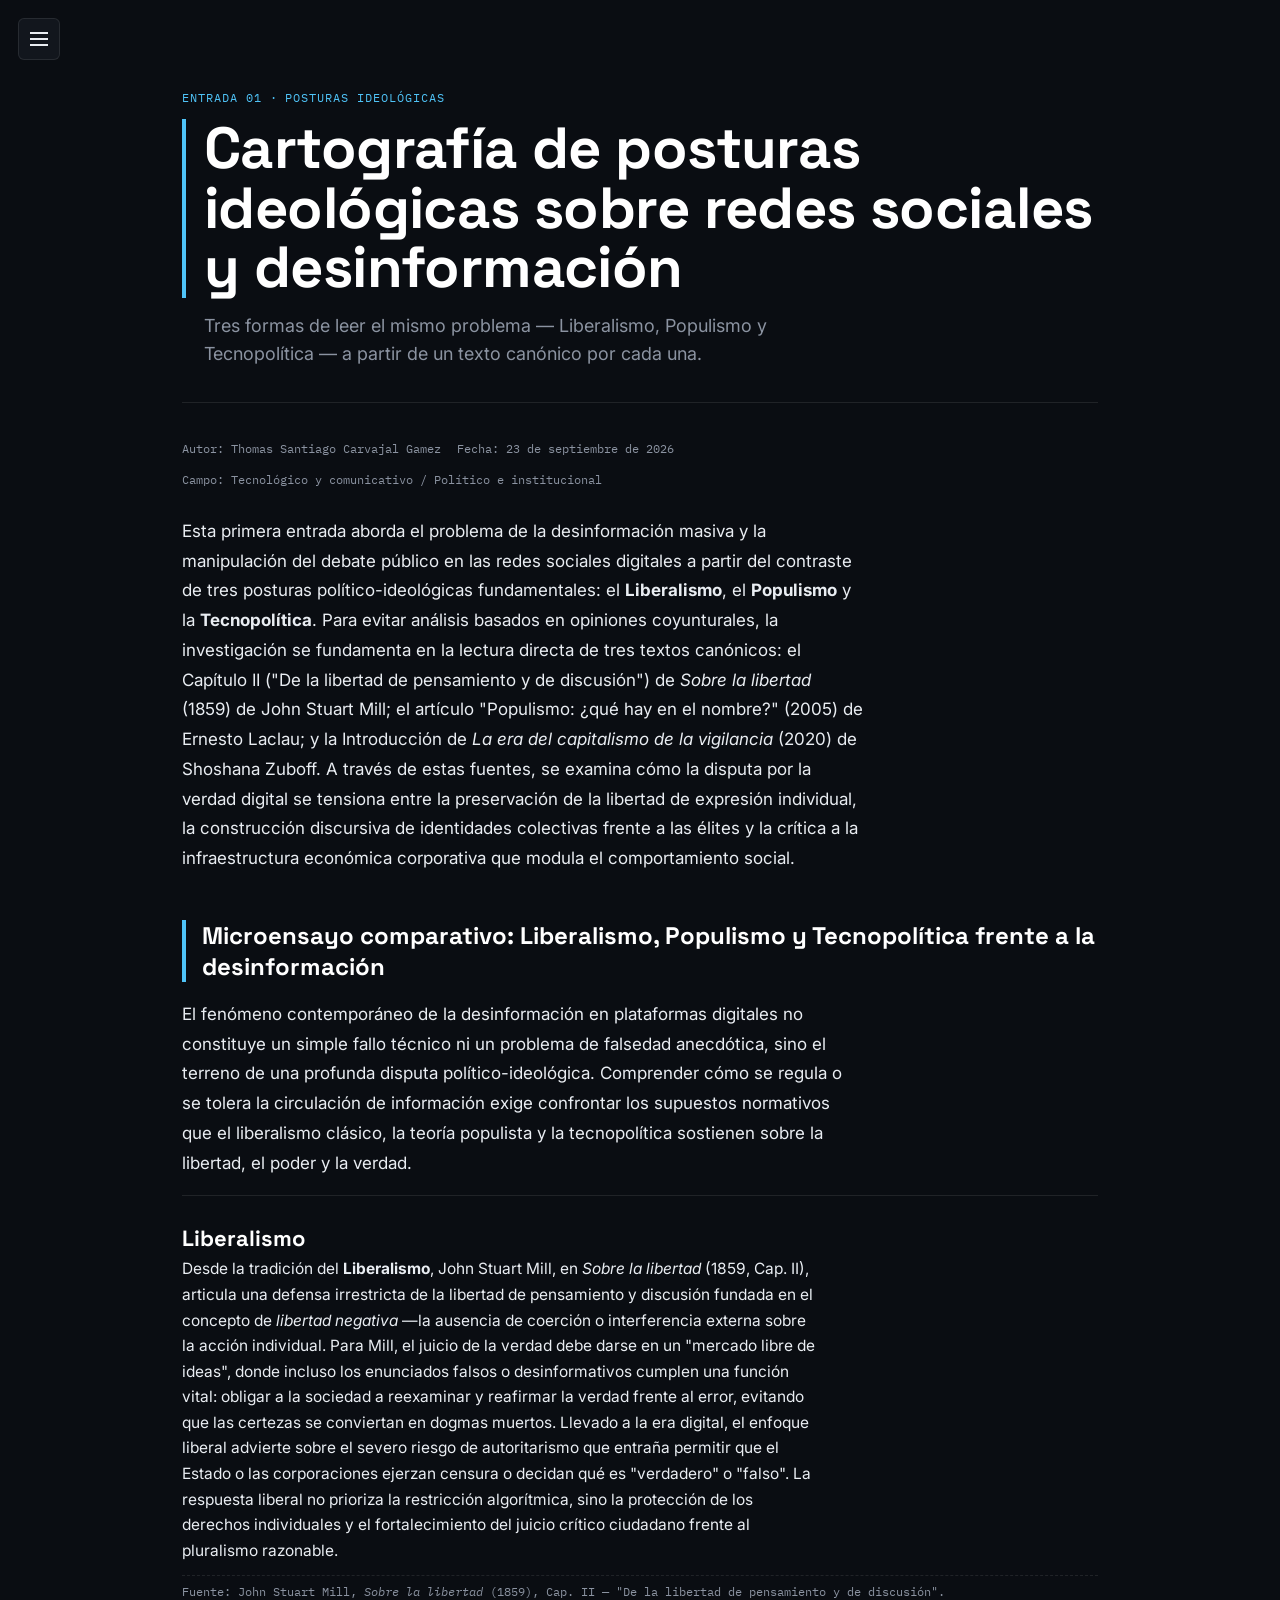
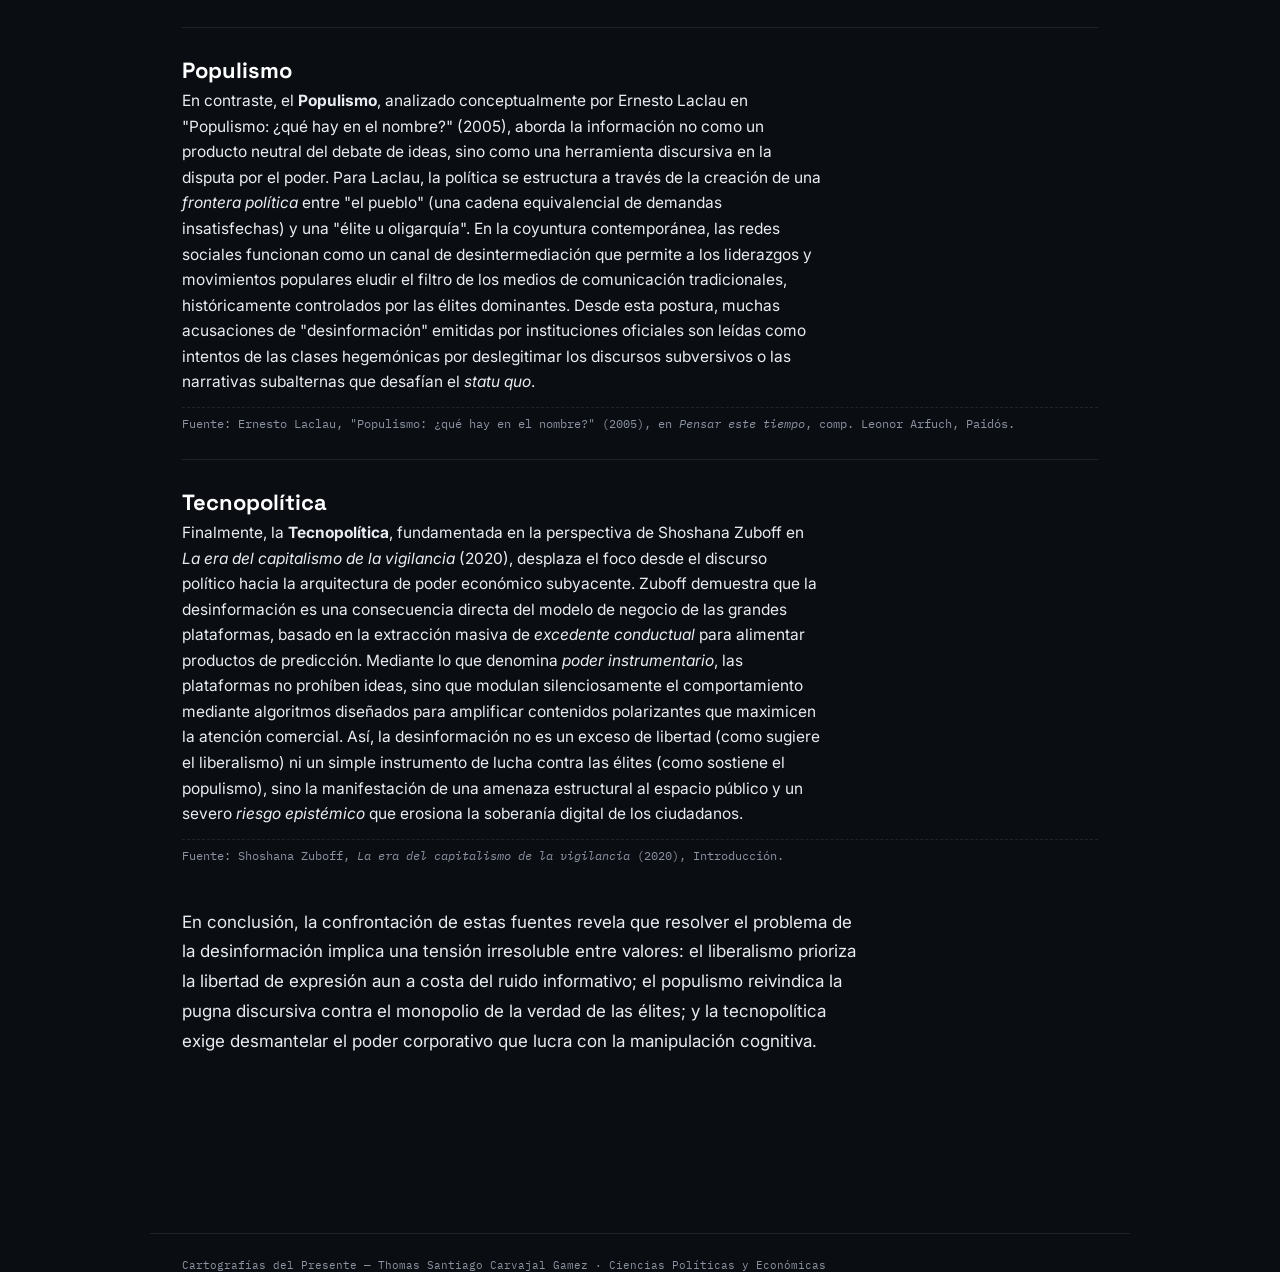
==== entrada-1.html @ f38d7c8c "Add files via upload" ====
<!DOCTYPE html>
<html lang="es">
<head>
<meta charset="UTF-8">
<meta name="viewport" content="width=device-width, initial-scale=1.0">
<title>Entrada 1 · Posturas ideológicas — Cartografías del Presente</title>
<link rel="preconnect" href="https://fonts.googleapis.com">
<link href="https://fonts.googleapis.com/css2?family=Space+Grotesk:wght@500;600;700&family=Inter:wght@400;500&family=IBM+Plex+Mono:wght@400;500&display=swap" rel="stylesheet">
<link rel="stylesheet" href="style.css">
</head>
<body class="topic-e1">

<button class="menu-btn" aria-label="Abrir menú"><span></span></button>
<div class="backdrop"></div>

<aside class="sidebar">
  <div class="side-eyebrow">Cartografías del Presente</div>
  <nav>
    <a href="index.html">Inicio</a>
    <a href="glosario.html">Glosario</a>
    <div class="divider"></div>
    <a href="entrada-1.html" class="is-current">01 · Posturas</a>
    <a href="entrada-2.html">02 · Teoría</a>
    <a href="entrada-3.html">03 · Evidencia</a>
    <a href="entrada-4.html">04 · Evidencia</a>
    <a href="entrada-5.html">05 · Postura</a>
    <a href="entrada-6.html">06 · Cierre</a>
    <div class="divider"></div>
    <a href="anexos.html">Anexos</a>
  </nav>
</aside>

<div class="wrap">

  <div class="eyebrow">Entrada 01 · Posturas ideológicas</div>
  <div class="hero">
    <h1>Cartografía de posturas ideológicas sobre redes sociales y desinformación</h1>
    <p class="sub">Tres formas de leer el mismo problema — Liberalismo, Populismo y Tecnopolítica — a partir de un texto canónico por cada una.</p>
  </div>

  <div class="meta-row">
    <span>Autor: Thomas Santiago Carvajal Gamez</span>
    <span>Fecha: 23 de septiembre de 2026</span>
    <span>Campo: Tecnológico y comunicativo / Político e institucional</span>
  </div>

  <div class="body-copy">
    <p>Esta primera entrada aborda el problema de la desinformación masiva y la manipulación del debate público en las redes sociales digitales a partir del contraste de tres posturas político-ideológicas fundamentales: el <strong>Liberalismo</strong>, el <strong>Populismo</strong> y la <strong>Tecnopolítica</strong>. Para evitar análisis basados en opiniones coyunturales, la investigación se fundamenta en la lectura directa de tres textos canónicos: el Capítulo II ("De la libertad de pensamiento y de discusión") de <em>Sobre la libertad</em> (1859) de John Stuart Mill; el artículo "Populismo: ¿qué hay en el nombre?" (2005) de Ernesto Laclau; y la Introducción de <em>La era del capitalismo de la vigilancia</em> (2020) de Shoshana Zuboff. A través de estas fuentes, se examina cómo la disputa por la verdad digital se tensiona entre la preservación de la libertad de expresión individual, la construcción discursiva de identidades colectivas frente a las élites y la crítica a la infraestructura económica corporativa que modula el comportamiento social.</p>
  </div>

  <h2 class="section-title">Microensayo comparativo: Liberalismo, Populismo y Tecnopolítica frente a la desinformación</h2>

  <div class="body-copy">
    <p>El fenómeno contemporáneo de la desinformación en plataformas digitales no constituye un simple fallo técnico ni un problema de falsedad anecdótica, sino el terreno de una profunda disputa político-ideológica. Comprender cómo se regula o se tolera la circulación de información exige confrontar los supuestos normativos que el liberalismo clásico, la teoría populista y la tecnopolítica sostienen sobre la libertad, el poder y la verdad.</p>
  </div>

  <div class="concept-card">
    <h3>Liberalismo</h3>
    <p>Desde la tradición del <strong>Liberalismo</strong>, John Stuart Mill, en <em>Sobre la libertad</em> (1859, Cap. II), articula una defensa irrestricta de la libertad de pensamiento y discusión fundada en el concepto de <em>libertad negativa</em> —la ausencia de coerción o interferencia externa sobre la acción individual. Para Mill, el juicio de la verdad debe darse en un "mercado libre de ideas", donde incluso los enunciados falsos o desinformativos cumplen una función vital: obligar a la sociedad a reexaminar y reafirmar la verdad frente al error, evitando que las certezas se conviertan en dogmas muertos. Llevado a la era digital, el enfoque liberal advierte sobre el severo riesgo de autoritarismo que entraña permitir que el Estado o las corporaciones ejerzan censura o decidan qué es "verdadero" o "falso". La respuesta liberal no prioriza la restricción algorítmica, sino la protección de los derechos individuales y el fortalecimiento del juicio crítico ciudadano frente al pluralismo razonable.</p>
    <div class="source-note">Fuente: John Stuart Mill, <em>Sobre la libertad</em> (1859), Cap. II — "De la libertad de pensamiento y de discusión".</div>
  </div>

  <div class="concept-card">
    <h3>Populismo</h3>
    <p>En contraste, el <strong>Populismo</strong>, analizado conceptualmente por Ernesto Laclau en "Populismo: ¿qué hay en el nombre?" (2005), aborda la información no como un producto neutral del debate de ideas, sino como una herramienta discursiva en la disputa por el poder. Para Laclau, la política se estructura a través de la creación de una <em>frontera política</em> entre "el pueblo" (una cadena equivalencial de demandas insatisfechas) y una "élite u oligarquía". En la coyuntura contemporánea, las redes sociales funcionan como un canal de desintermediación que permite a los liderazgos y movimientos populares eludir el filtro de los medios de comunicación tradicionales, históricamente controlados por las élites dominantes. Desde esta postura, muchas acusaciones de "desinformación" emitidas por instituciones oficiales son leídas como intentos de las clases hegemónicas por deslegitimar los discursos subversivos o las narrativas subalternas que desafían el <em>statu quo</em>.</p>
    <div class="source-note">Fuente: Ernesto Laclau, "Populismo: ¿qué hay en el nombre?" (2005), en <em>Pensar este tiempo</em>, comp. Leonor Arfuch, Paidós.</div>
  </div>

  <div class="concept-card">
    <h3>Tecnopolítica</h3>
    <p>Finalmente, la <strong>Tecnopolítica</strong>, fundamentada en la perspectiva de Shoshana Zuboff en <em>La era del capitalismo de la vigilancia</em> (2020), desplaza el foco desde el discurso político hacia la arquitectura de poder económico subyacente. Zuboff demuestra que la desinformación es una consecuencia directa del modelo de negocio de las grandes plataformas, basado en la extracción masiva de <em>excedente conductual</em> para alimentar productos de predicción. Mediante lo que denomina <em>poder instrumentario</em>, las plataformas no prohíben ideas, sino que modulan silenciosamente el comportamiento mediante algoritmos diseñados para amplificar contenidos polarizantes que maximicen la atención comercial. Así, la desinformación no es un exceso de libertad (como sugiere el liberalismo) ni un simple instrumento de lucha contra las élites (como sostiene el populismo), sino la manifestación de una amenaza estructural al espacio público y un severo <em>riesgo epistémico</em> que erosiona la soberanía digital de los ciudadanos.</p>
    <div class="source-note">Fuente: Shoshana Zuboff, <em>La era del capitalismo de la vigilancia</em> (2020), Introducción.</div>
  </div>

  <div class="body-copy">
    <p>En conclusión, la confrontación de estas fuentes revela que resolver el problema de la desinformación implica una tensión irresoluble entre valores: el liberalismo prioriza la libertad de expresión aun a costa del ruido informativo; el populismo reivindica la pugna discursiva contra el monopolio de la verdad de las élites; y la tecnopolítica exige desmantelar el poder corporativo que lucra con la manipulación cognitiva.</p>
  </div>

</div>

<footer class="site-footer">Cartografías del Presente — Thomas Santiago Carvajal Gamez · Ciencias Políticas y Económicas</footer>

<script src="script.js"></script>
</body>
</html>
---- style.css ----
/* ============================================================
   CARTOGRAFÍAS DEL PRESENTE — estilos compartidos del sitio (v5)
   Concepto: expediente editorial oscuro. Las líneas ya no son
   fondo decorativo — son separadores y acentos que distinguen
   cada tema (cada página define su --accent).
   ============================================================ */
:root{
  --bg: #0a0d12;
  --bg-panel: #12161d;
  --line: rgba(255,255,255,0.09);
  --text: #e9edf2;
  --text-soft: #8b93a1;
  --red: #ff6b6b;
  --green: #52d17c;
  --accent: #4fc3f7; /* cada página la sobreescribe según su tema */
}

/* --- paleta de acento por tema: se pone como clase en <body> --- */
body.topic-intro    { --accent: #4fc3f7; }
body.topic-glosario { --accent: #c084fc; }
body.topic-e1       { --accent: #4fc3f7; } /* problema */
body.topic-e2       { --accent: #38bdf8; } /* contexto */
body.topic-e3       { --accent: #a78bfa; } /* teoría */
body.topic-e4       { --accent: #fbbf24; } /* evidencia */
body.topic-e5       { --accent: #fb7185; } /* postura */
body.topic-e6       { --accent: #52d17c; } /* cierre */
body.topic-anexos   { --accent: #8b93a1; }

*{ box-sizing: border-box; }
html{ scroll-behavior: smooth; }

body{
  background: var(--bg);
  color: var(--text);
  font-family: 'Inter', -apple-system, sans-serif;
  margin: 0;
}

/* ============ MENÚ LATERAL (hamburguesa, overlay) ============ */
.menu-btn{
  position: fixed; top: 18px; left: 18px; z-index: 60;
  width: 42px; height: 42px;
  background: var(--bg-panel);
  border: 1px solid var(--line);
  border-radius: 6px;
  display:flex; align-items:center; justify-content:center;
  cursor:pointer;
}
.menu-btn span{
  display:block; width:18px; height:2px; background: var(--text);
  position: relative; transition: transform .2s ease, opacity .2s ease;
}
.menu-btn span::before, .menu-btn span::after{
  content:""; position:absolute; left:0; width:18px; height:2px; background: var(--text);
  transition: transform .2s ease, opacity .2s ease;
}
.menu-btn span::before{ transform: translateY(-6px); }
.menu-btn span::after{ transform: translateY(6px); }
body.menu-open .menu-btn span{ background: transparent; }
body.menu-open .menu-btn span::before{ transform: rotate(45deg); }
body.menu-open .menu-btn span::after{ transform: rotate(-45deg); }

.sidebar{
  position: fixed; top:0; left:0; height:100vh; width: 260px;
  background: var(--bg-panel);
  border-right: 1px solid var(--line);
  padding: 90px 0 30px;
  transform: translateX(-100%);
  transition: transform .25s ease;
  z-index: 55;
  overflow-y: auto;
}
body.menu-open .sidebar{ transform: translateX(0); }

.backdrop{
  position: fixed; inset:0; background: rgba(0,0,0,0.55);
  opacity:0; pointer-events:none; transition: opacity .2s ease; z-index: 50;
}
body.menu-open .backdrop{ opacity:1; pointer-events:auto; }

.sidebar .side-eyebrow{
  font-family:'IBM Plex Mono', monospace; font-size: 10.5px; letter-spacing:.06em;
  color: var(--text-soft); padding: 0 26px 14px; text-transform: uppercase;
}
.sidebar nav{ display:flex; flex-direction:column; }
.sidebar nav a{
  font-family:'IBM Plex Mono', monospace; font-size: 13.5px;
  color: var(--text-soft); text-decoration:none;
  padding: 11px 26px; border-left: 3px solid transparent;
}
.sidebar nav a:hover{ color: var(--text); background: rgba(255,255,255,0.03); }
.sidebar nav a.is-current{
  color: var(--text); border-left-color: var(--accent); background: rgba(255,255,255,0.04);
}
.sidebar nav .divider{ height:1px; background: var(--line); margin: 12px 26px; }

/* ============ CONTENIDO ============ */
.wrap{ max-width: 980px; margin: 0 auto; padding: 90px 32px 100px; }

.eyebrow{
  font-family:'IBM Plex Mono', monospace; font-size: 12px; color: var(--accent);
  letter-spacing: .08em; text-transform: uppercase; margin-bottom: 14px;
}

.hero{ border-bottom: 1px solid var(--line); padding-bottom: 34px; margin-bottom: 38px; }
.hero h1{
  font-family:'Space Grotesk', sans-serif;
  font-size: clamp(36px, 6vw, 58px);
  font-weight: 700; line-height: 1.03; letter-spacing: -0.01em;
  margin: 0 0 14px; color: #fff;
  border-left: 4px solid var(--accent);
  padding-left: 18px;
}
.hero .sub{
  color: var(--text-soft); font-size: 18px; line-height: 1.55;
  max-width: 56ch; margin: 0; padding-left: 22px;
}

/* ============ hero con imagen de fondo (opcional, por página) ============ */
.hero.has-bg{
  background-image: linear-gradient(180deg, rgba(10,13,18,0.35), rgba(10,13,18,0.92)), var(--hero-img);
  background-size: cover;
  background-position: center;
  border-radius: 10px;
  padding: 56px 32px 34px;
  border-bottom: none;
}
.hero.has-bg h1{ border-left: none; padding-left: 0; }
.hero.has-bg .sub{ padding-left: 0; }

.field{ border-top: 1px solid var(--line); border-bottom: 1px solid var(--line); padding: 24px 0; margin: 0 0 34px; }
.field dl{ display:grid; grid-template-columns: 140px 1fr; row-gap:16px; column-gap:18px; margin:0; }
.field dt{
  font-family:'IBM Plex Mono', monospace; font-size: 11.5px; color: var(--accent);
  text-transform: uppercase; letter-spacing:.05em; padding-top:3px;
}
.field dd{ margin:0; font-size:16.5px; }
@media (max-width: 480px){
  .field dl{ grid-template-columns: 1fr; row-gap:4px; }
  .field dt{ padding-top:10px; }
}

figure.figure{ margin: 30px 0; border-left: 3px solid var(--accent); padding-left: 18px; }
figure.figure img{ display:block; width:100%; height:auto; border-radius: 4px; }
figure.figure figcaption{ font-family:'IBM Plex Mono', monospace; font-size:11.5px; color: var(--text-soft); padding-top:8px; }

.body-copy p{ font-size: 17px; line-height: 1.75; max-width: 62ch; color: var(--text); }
.body-copy p + p{ margin-top: 18px; }

/* ============ índice de entradas (portada) ============ */
.index-list{
  margin-top: 44px;
  display: grid; grid-template-columns: 1fr; gap: 0;
  border-top: 1px solid var(--line);
}
.index-item{
  display:flex; flex-direction:column; gap:10px;
  padding: 26px 24px; border-bottom: 1px solid var(--line); border-right: 1px solid transparent;
  text-decoration:none; color: inherit;
}
.index-item .num{ font-family:'Space Grotesk', sans-serif; font-size: 30px; font-weight:700; color: var(--accent); }
.index-item .meta h3{ font-family:'Space Grotesk', sans-serif; font-size:19px; font-weight:600; margin:0 0 6px; color:#fff; }
.index-item .meta p{ margin:0; color: var(--text-soft); font-size:14.5px; }
.index-item .arrow{ align-self:flex-end; color: var(--text-soft); font-size:20px; transition: transform .15s ease, color .15s ease; }
.index-item:hover .arrow{ transform: translateX(4px); color: var(--accent); }
.index-item:hover{ background: rgba(255,255,255,0.02); }

@media (min-width: 640px){
  .index-list{ grid-template-columns: 1fr 1fr; border-left: 1px solid var(--line); }
  .index-item{ border-right: 1px solid var(--line); border-left: none; margin-left:-1px; }
}

/* ============ secciones / glosario ============ */
.section-title{
  font-family:'Space Grotesk', sans-serif; font-size: 24px; font-weight:700; color:#fff;
  border-left: 4px solid var(--accent); padding-left: 16px; margin: 46px 0 18px;
}

.term{ border-top: 1px solid var(--line); padding: 18px 0; }
.term:last-child{ border-bottom: 1px solid var(--line); }
.term .t{
  font-family:'IBM Plex Mono', monospace; font-size:14.5px; font-weight:500; color: var(--accent);
  display:flex; align-items:baseline; gap:10px; flex-wrap:wrap;
}
.term .tag{ font-size:10.5px; border:1px solid currentColor; border-radius:3px; padding:1px 7px; }
.term .tag.riesgo{ color: var(--red); }
.term .tag.herramienta{ color: var(--green); }
.term .d{ margin:8px 0 0; font-size:15.5px; line-height:1.6; max-width:60ch; color: var(--text-soft); }

/* ============ tarjetas de postura / perspectiva teórica (entradas) ============ */
.concept-card{ border-top: 1px solid var(--line); padding: 28px 0; }
.concept-card:last-child{ border-bottom: 1px solid var(--line); }
.concept-card h3{
  font-family:'Space Grotesk', sans-serif; font-size: 22px; font-weight:700; color:#fff; margin: 0 0 4px;
}
.concept-card .question{ color: var(--accent); font-style: italic; font-size:15px; margin: 0 0 10px; }
.concept-card .authors{
  font-family:'IBM Plex Mono', monospace; font-size: 11.5px; color: var(--text-soft);
  text-transform: uppercase; letter-spacing:.04em; margin: 0 0 14px;
}
.concept-card p{ font-size: 15.5px; line-height: 1.65; color: var(--text); max-width: 64ch; margin: 0 0 12px; }
.concept-card .applied{
  margin-top: 14px; padding: 14px 18px;
  background: var(--bg-panel); border-left: 3px solid var(--accent); border-radius: 4px;
  font-size: 15px; color: var(--text-soft); max-width: 64ch;
}
.concept-card .applied strong{ color: var(--text); }

.meta-row{
  font-family:'IBM Plex Mono', monospace; font-size: 12px; color: var(--text-soft);
  display:flex; gap:16px; flex-wrap:wrap; margin-bottom: 30px;
}

.source-note{
  font-family:'IBM Plex Mono', monospace; font-size: 11.5px; color: var(--text-soft);
  border-top: 1px dashed var(--line); padding-top: 8px; margin-top: 10px;
}

footer.site-footer{
  max-width: 980px; margin: 60px auto 0; padding: 24px 32px 0;
  border-top: 1px solid var(--line);
  font-family:'IBM Plex Mono', monospace; font-size: 11px; color: var(--text-soft);
}
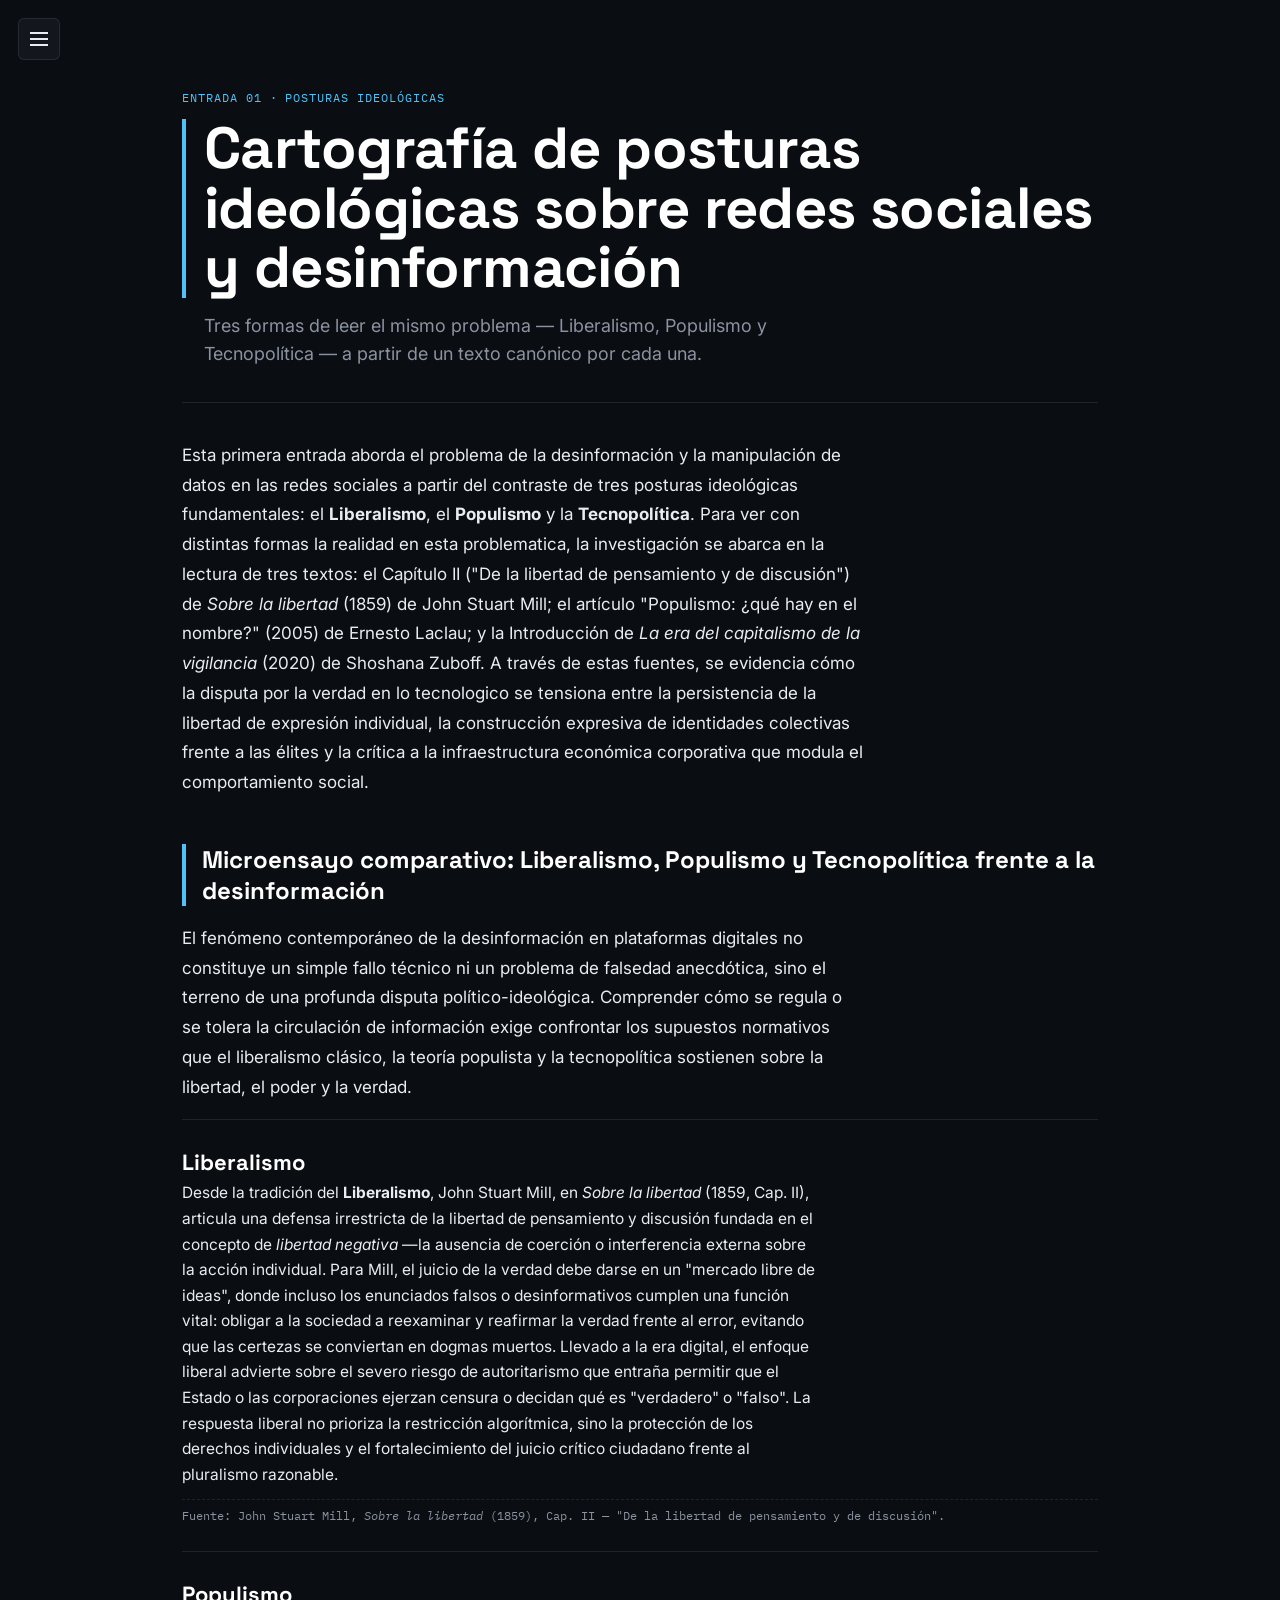
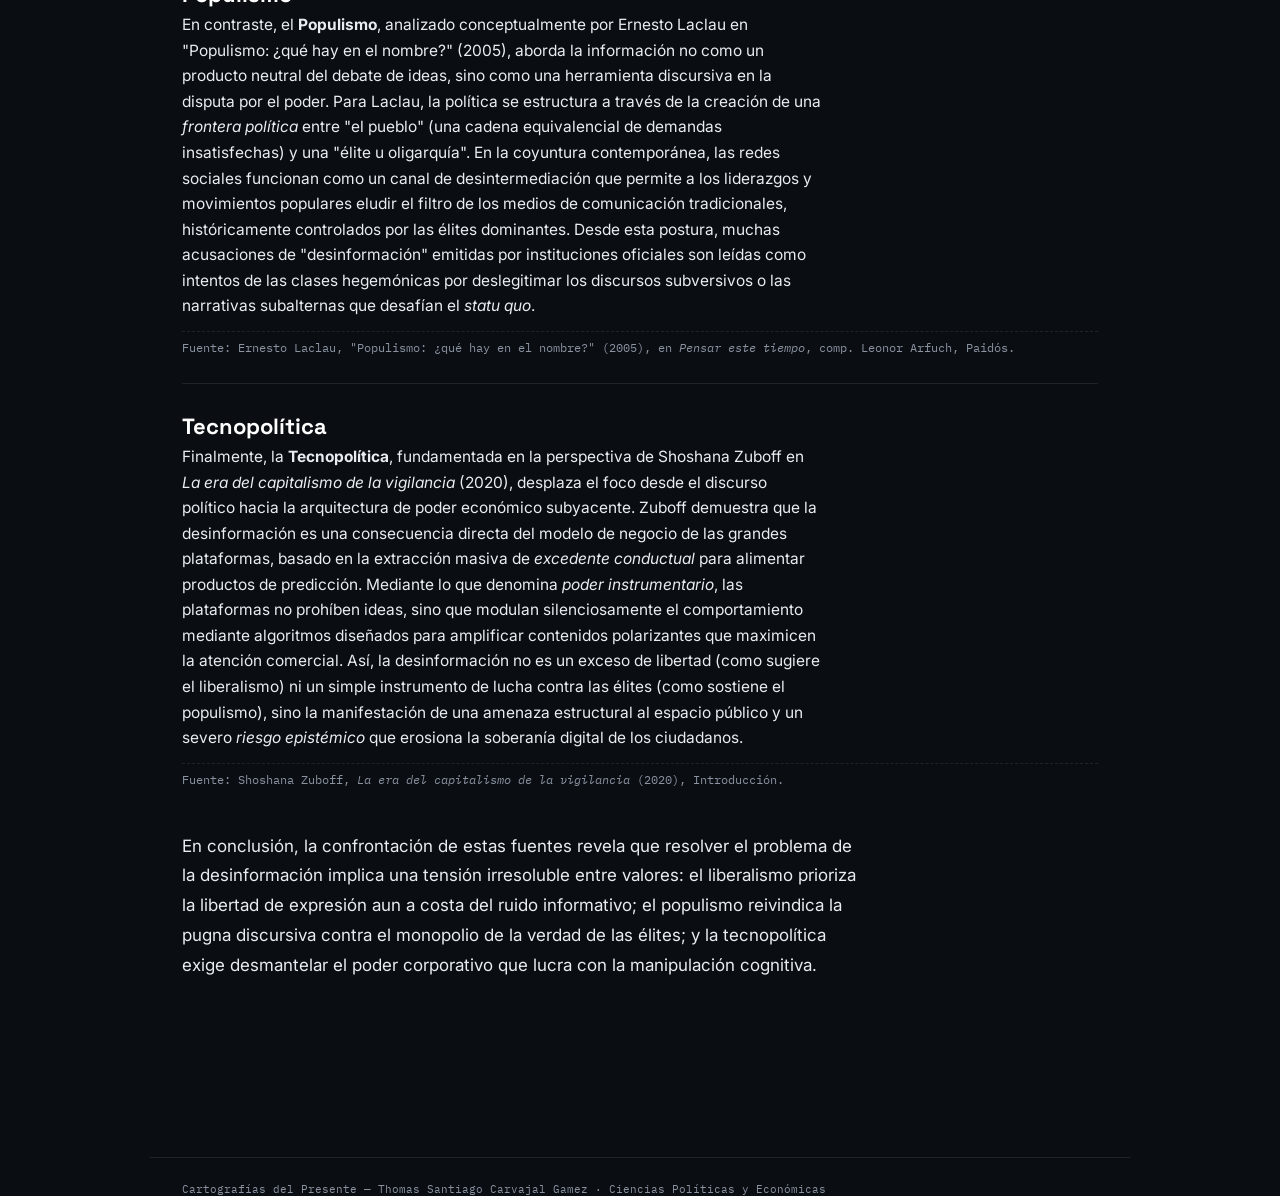
==== commit 373dcb0c: "Refactor entrada-1.html content and remove meta info Removed author, date, and field information fro" ====
--- a/entrada-1.html
+++ b/entrada-1.html
@@ -38,14 +38,8 @@
     <p class="sub">Tres formas de leer el mismo problema — Liberalismo, Populismo y Tecnopolítica — a partir de un texto canónico por cada una.</p>
   </div>
 
-  <div class="meta-row">
-    <span>Autor: Thomas Santiago Carvajal Gamez</span>
-    <span>Fecha: 23 de septiembre de 2026</span>
-    <span>Campo: Tecnológico y comunicativo / Político e institucional</span>
-  </div>
-
   <div class="body-copy">
-    <p>Esta primera entrada aborda el problema de la desinformación masiva y la manipulación del debate público en las redes sociales digitales a partir del contraste de tres posturas político-ideológicas fundamentales: el <strong>Liberalismo</strong>, el <strong>Populismo</strong> y la <strong>Tecnopolítica</strong>. Para evitar análisis basados en opiniones coyunturales, la investigación se fundamenta en la lectura directa de tres textos canónicos: el Capítulo II ("De la libertad de pensamiento y de discusión") de <em>Sobre la libertad</em> (1859) de John Stuart Mill; el artículo "Populismo: ¿qué hay en el nombre?" (2005) de Ernesto Laclau; y la Introducción de <em>La era del capitalismo de la vigilancia</em> (2020) de Shoshana Zuboff. A través de estas fuentes, se examina cómo la disputa por la verdad digital se tensiona entre la preservación de la libertad de expresión individual, la construcción discursiva de identidades colectivas frente a las élites y la crítica a la infraestructura económica corporativa que modula el comportamiento social.</p>
+    <p>Esta primera entrada aborda el problema de la desinformación y la manipulación de datos en las redes sociales a partir del contraste de tres posturas ideológicas fundamentales: el <strong>Liberalismo</strong>, el <strong>Populismo</strong> y la <strong>Tecnopolítica</strong>. Para ver con distintas formas la realidad en esta problematica, la investigación se abarca en la lectura de tres textos: el Capítulo II ("De la libertad de pensamiento y de discusión") de <em>Sobre la libertad</em> (1859) de John Stuart Mill; el artículo "Populismo: ¿qué hay en el nombre?" (2005) de Ernesto Laclau; y la Introducción de <em>La era del capitalismo de la vigilancia</em> (2020) de Shoshana Zuboff. A través de estas fuentes, se evidencia cómo la disputa por la verdad en lo tecnologico se tensiona entre la persistencia de la libertad de expresión individual, la construcción expresiva de identidades colectivas frente a las élites y la crítica a la infraestructura económica corporativa que modula el comportamiento social.</p>
   </div>
 
   <h2 class="section-title">Microensayo comparativo: Liberalismo, Populismo y Tecnopolítica frente a la desinformación</h2>
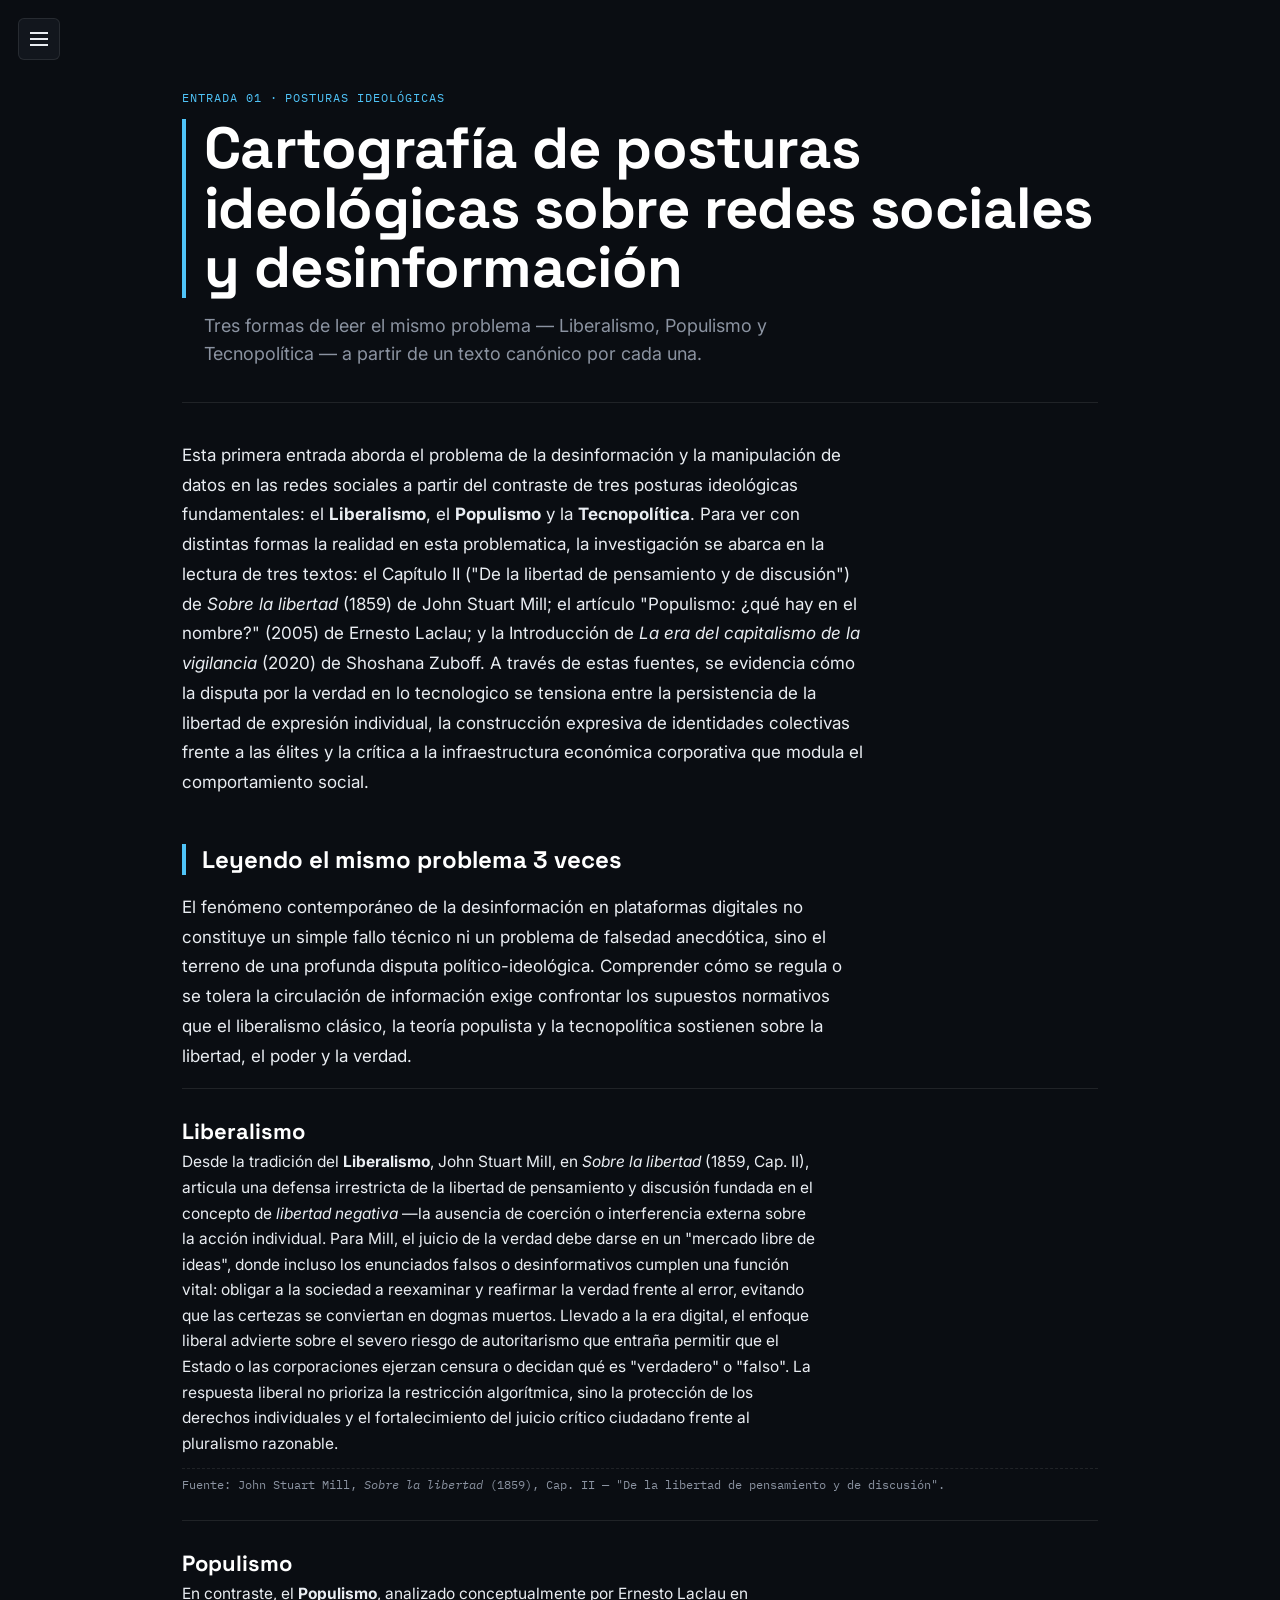
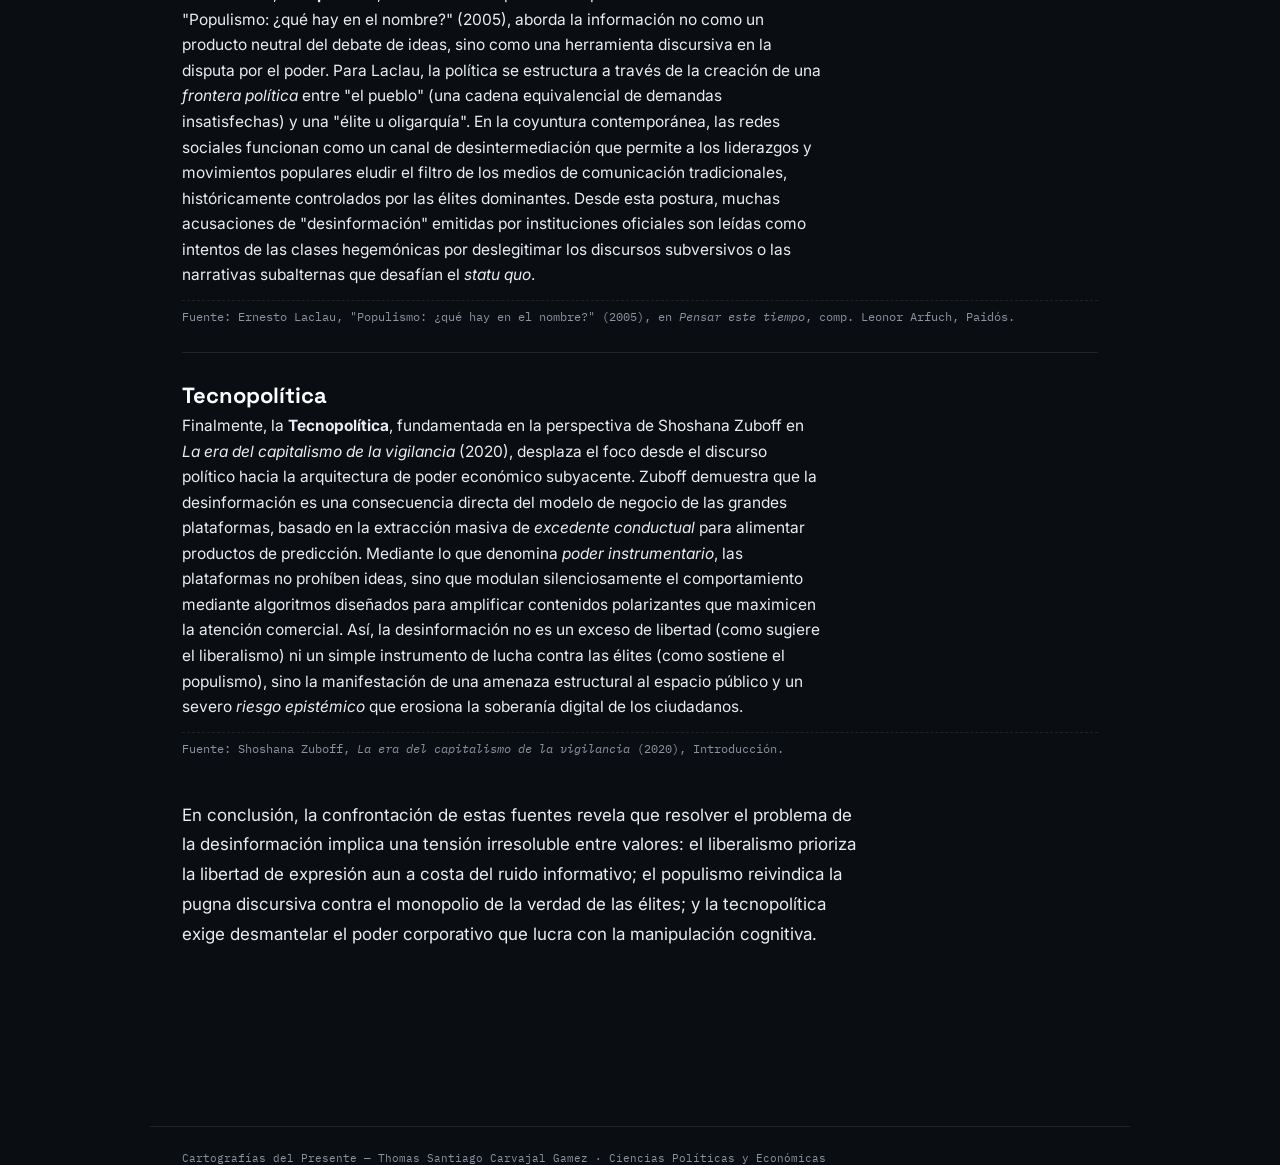
==== commit cecb3430: "Update section title in entrada-1.html" ====
--- a/entrada-1.html
+++ b/entrada-1.html
@@ -42,7 +42,7 @@
     <p>Esta primera entrada aborda el problema de la desinformación y la manipulación de datos en las redes sociales a partir del contraste de tres posturas ideológicas fundamentales: el <strong>Liberalismo</strong>, el <strong>Populismo</strong> y la <strong>Tecnopolítica</strong>. Para ver con distintas formas la realidad en esta problematica, la investigación se abarca en la lectura de tres textos: el Capítulo II ("De la libertad de pensamiento y de discusión") de <em>Sobre la libertad</em> (1859) de John Stuart Mill; el artículo "Populismo: ¿qué hay en el nombre?" (2005) de Ernesto Laclau; y la Introducción de <em>La era del capitalismo de la vigilancia</em> (2020) de Shoshana Zuboff. A través de estas fuentes, se evidencia cómo la disputa por la verdad en lo tecnologico se tensiona entre la persistencia de la libertad de expresión individual, la construcción expresiva de identidades colectivas frente a las élites y la crítica a la infraestructura económica corporativa que modula el comportamiento social.</p>
   </div>
 
-  <h2 class="section-title">Microensayo comparativo: Liberalismo, Populismo y Tecnopolítica frente a la desinformación</h2>
+  <h2 class="section-title">Leyendo el mismo problema 3 veces</h2>
 
   <div class="body-copy">
     <p>El fenómeno contemporáneo de la desinformación en plataformas digitales no constituye un simple fallo técnico ni un problema de falsedad anecdótica, sino el terreno de una profunda disputa político-ideológica. Comprender cómo se regula o se tolera la circulación de información exige confrontar los supuestos normativos que el liberalismo clásico, la teoría populista y la tecnopolítica sostienen sobre la libertad, el poder y la verdad.</p>
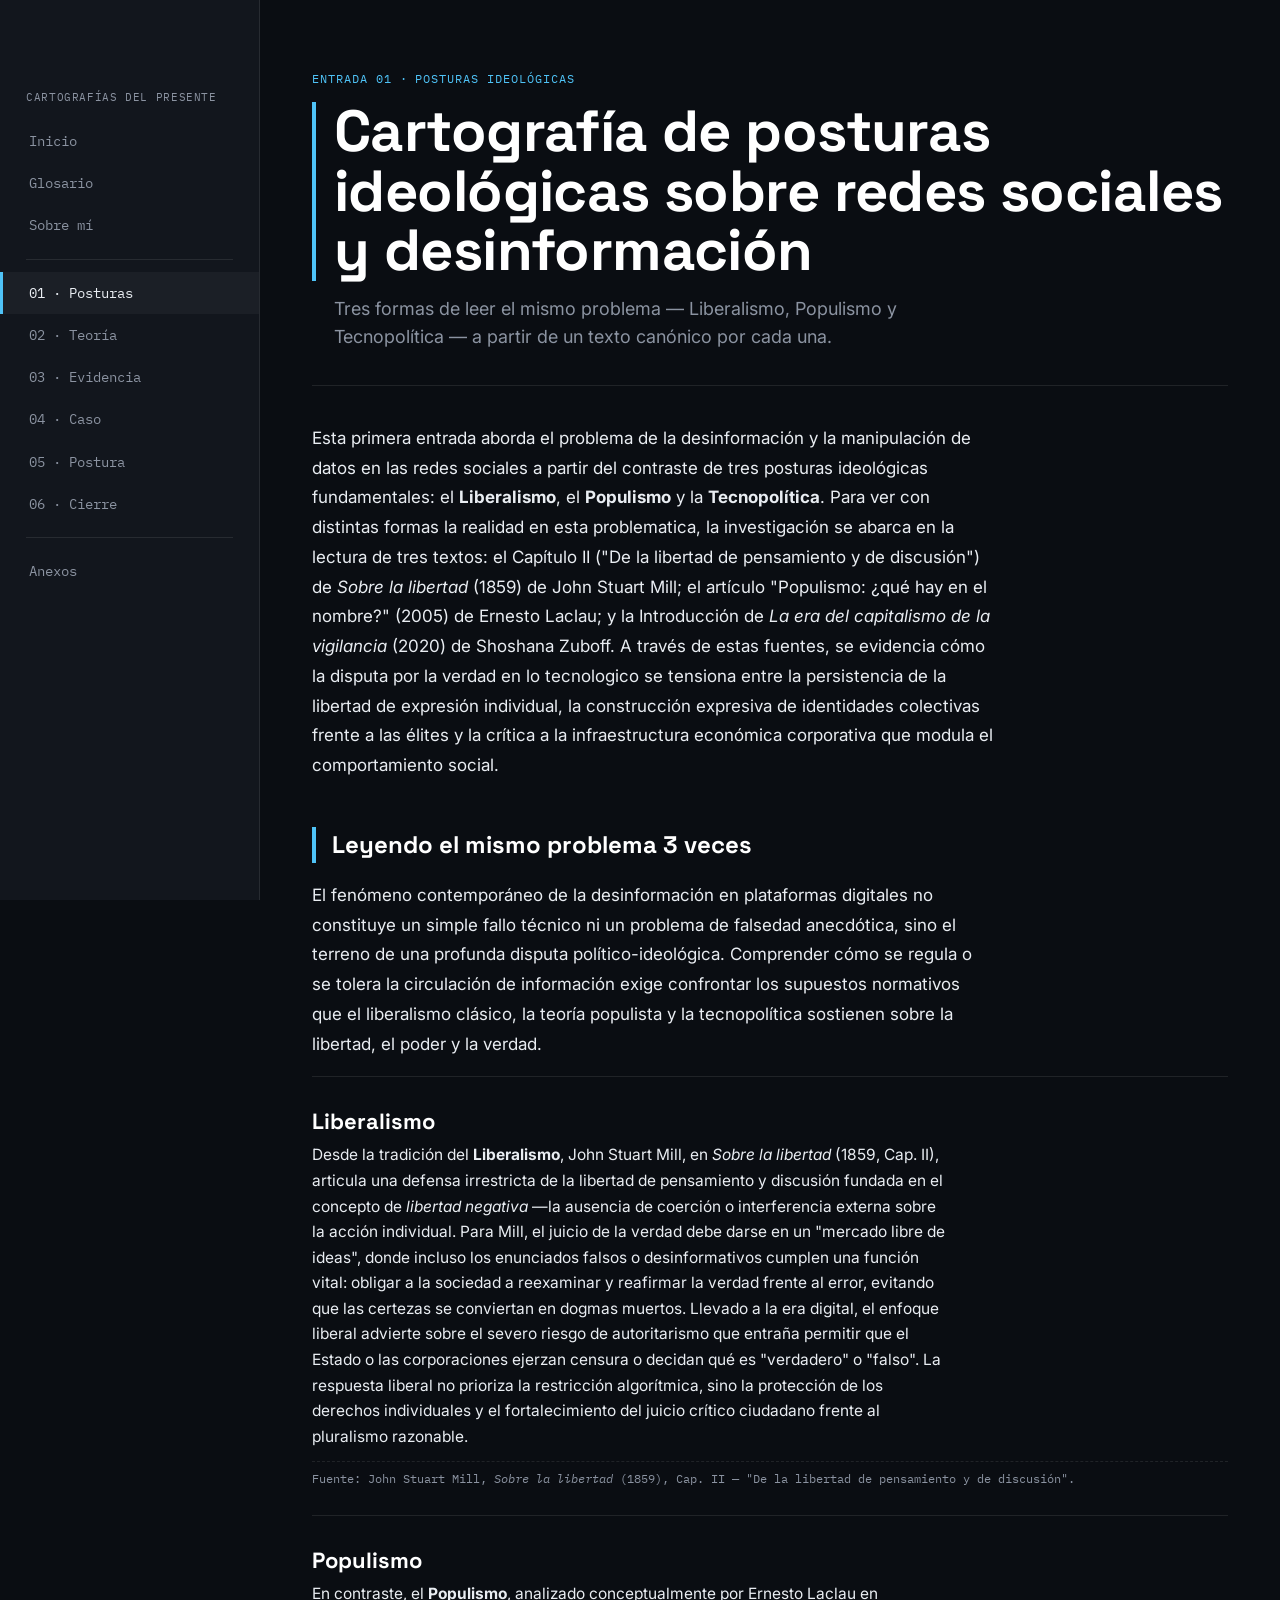
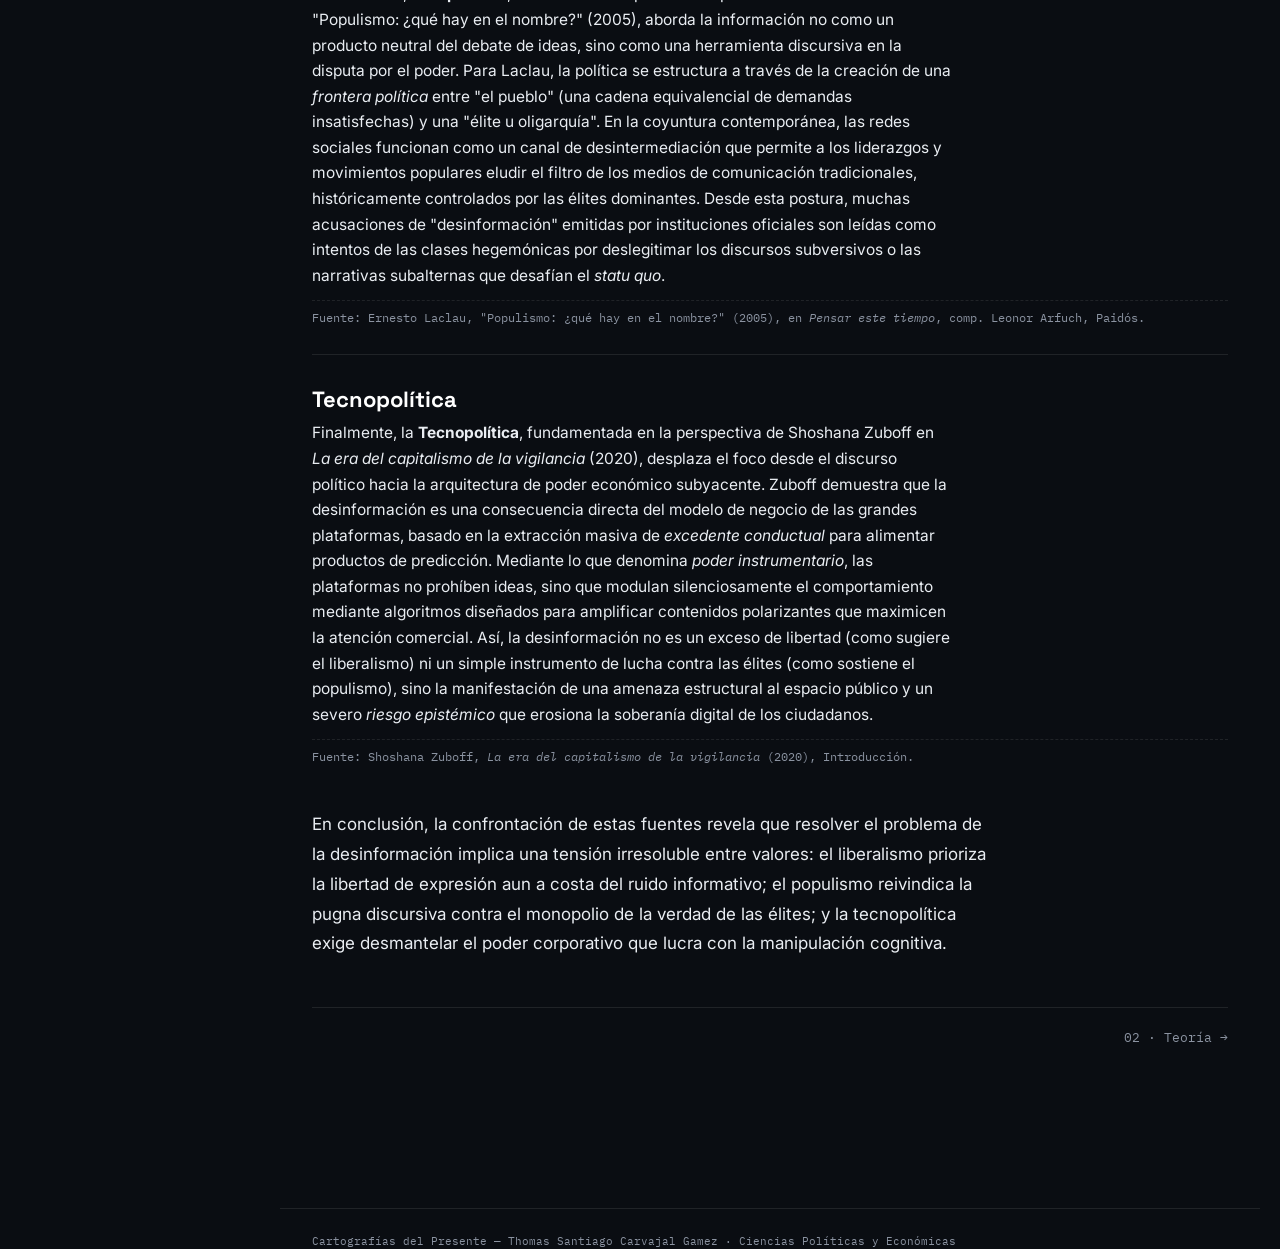
==== commit 571316ca: "Add files via upload" ====
--- a/entrada-1.html
+++ b/entrada-1.html
@@ -18,11 +18,12 @@
   <nav>
     <a href="index.html">Inicio</a>
     <a href="glosario.html">Glosario</a>
+    <a href="sobre-mi.html">Sobre mí</a>
     <div class="divider"></div>
     <a href="entrada-1.html" class="is-current">01 · Posturas</a>
     <a href="entrada-2.html">02 · Teoría</a>
     <a href="entrada-3.html">03 · Evidencia</a>
-    <a href="entrada-4.html">04 · Evidencia</a>
+    <a href="entrada-4.html">04 · Caso</a>
     <a href="entrada-5.html">05 · Postura</a>
     <a href="entrada-6.html">06 · Cierre</a>
     <div class="divider"></div>
@@ -42,7 +43,7 @@
     <p>Esta primera entrada aborda el problema de la desinformación y la manipulación de datos en las redes sociales a partir del contraste de tres posturas ideológicas fundamentales: el <strong>Liberalismo</strong>, el <strong>Populismo</strong> y la <strong>Tecnopolítica</strong>. Para ver con distintas formas la realidad en esta problematica, la investigación se abarca en la lectura de tres textos: el Capítulo II ("De la libertad de pensamiento y de discusión") de <em>Sobre la libertad</em> (1859) de John Stuart Mill; el artículo "Populismo: ¿qué hay en el nombre?" (2005) de Ernesto Laclau; y la Introducción de <em>La era del capitalismo de la vigilancia</em> (2020) de Shoshana Zuboff. A través de estas fuentes, se evidencia cómo la disputa por la verdad en lo tecnologico se tensiona entre la persistencia de la libertad de expresión individual, la construcción expresiva de identidades colectivas frente a las élites y la crítica a la infraestructura económica corporativa que modula el comportamiento social.</p>
   </div>
 
-  <h2 class="section-title">Leyendo el mismo problema 3 veces</h2>
+  <h1 class="section-title">Leyendo el mismo problema 3 veces</h1>
 
   <div class="body-copy">
     <p>El fenómeno contemporáneo de la desinformación en plataformas digitales no constituye un simple fallo técnico ni un problema de falsedad anecdótica, sino el terreno de una profunda disputa político-ideológica. Comprender cómo se regula o se tolera la circulación de información exige confrontar los supuestos normativos que el liberalismo clásico, la teoría populista y la tecnopolítica sostienen sobre la libertad, el poder y la verdad.</p>
@@ -70,6 +71,8 @@
     <p>En conclusión, la confrontación de estas fuentes revela que resolver el problema de la desinformación implica una tensión irresoluble entre valores: el liberalismo prioriza la libertad de expresión aun a costa del ruido informativo; el populismo reivindica la pugna discursiva contra el monopolio de la verdad de las élites; y la tecnopolítica exige desmantelar el poder corporativo que lucra con la manipulación cognitiva.</p>
   </div>
 
+
+<div class="pager"><span></span><a href="entrada-2.html">02 · Teoría →</a></div>
 </div>
 
 <footer class="site-footer">Cartografías del Presente — Thomas Santiago Carvajal Gamez · Ciencias Políticas y Económicas</footer>
--- a/style.css
+++ b/style.css
@@ -221,3 +221,75 @@
   border-top: 1px solid var(--line);
   font-family:'IBM Plex Mono', monospace; font-size: 11px; color: var(--text-soft);
 }
+
+/* ============================================================
+   v6 — mejoras visuales (se suman a lo anterior, no lo reemplazan)
+   ============================================================ */
+body.topic-about{ --accent:#2dd4bf; }
+::selection{ background: color-mix(in srgb, var(--accent) 35%, transparent); }
+a:focus-visible,button:focus-visible{ outline:2px solid var(--accent); outline-offset:3px; }
+body{ line-height:1.5; -webkit-font-smoothing:antialiased; }
+
+/* menú siempre visible en pantallas anchas */
+@media (min-width:1100px){
+  .sidebar{ transform:none; z-index:40; }
+  .menu-btn,.backdrop{ display:none; }
+  body{ padding-left:260px; }
+  .wrap{ padding-top:70px; }
+}
+@media (max-width:600px){ .wrap{ padding:84px 20px 70px; } }
+
+/* hero cartográfico: cuadrícula + resplandor, sin imágenes externas */
+.hero.map{
+  background:
+    radial-gradient(circle at 82% 18%, color-mix(in srgb, var(--accent) 24%, transparent), transparent 55%),
+    linear-gradient(var(--line) 1px, transparent 1px) 0 0/36px 36px,
+    linear-gradient(90deg, var(--line) 1px, transparent 1px) 0 0/36px 36px,
+    var(--bg-panel);
+  border:1px solid var(--line); border-radius:12px; padding:56px 32px 38px;
+}
+.hero.map h1{ border-left:none; padding-left:0; }
+.hero.map .sub{ padding-left:0; }
+
+/* avance del proyecto */
+.progress{ margin-top:44px; }
+.progress-head{ display:flex; justify-content:space-between; font-family:'IBM Plex Mono',monospace; font-size:12px; color:var(--text-soft); margin-bottom:8px; }
+.progress-bar{ height:4px; background:var(--line); border-radius:4px; overflow:hidden; }
+.progress-bar i{ display:block; height:100%; background:var(--accent); }
+.progress + .index-list{ margin-top:22px; }
+
+/* tarjetas del índice con acento propio y elevación */
+.index-item{ transition: background .15s ease, transform .15s ease; }
+.index-item:hover{ transform:translateY(-2px); }
+.index-item .num{ display:flex; align-items:center; gap:12px; }
+.index-item:nth-child(1) .num,.index-item:nth-child(1) .arrow:hover{ color:#4fc3f7; }
+.index-item:nth-child(2) .num{ color:#38bdf8; }
+.index-item:nth-child(3) .num{ color:#a78bfa; }
+.index-item:nth-child(4) .num{ color:#fbbf24; }
+.index-item:nth-child(5) .num{ color:#fb7185; }
+.index-item:nth-child(6) .num{ color:#52d17c; }
+
+/* estados */
+.badge{ font-family:'IBM Plex Mono',monospace; font-size:10.5px; font-weight:500; letter-spacing:.04em; text-transform:uppercase; border:1px solid currentColor; border-radius:999px; padding:2px 9px; }
+.badge.live{ color:var(--green); }
+.badge.wip{ color:var(--text-soft); }
+
+/* plantillas de entradas pendientes */
+.draft{ border:1px dashed var(--line); background:rgba(255,255,255,0.02); border-radius:8px; padding:16px 20px; margin:26px 0; font-size:15px; color:var(--text-soft); max-width:68ch; }
+.draft strong{ color:var(--text); }
+.draft-line{ border-left:2px dashed var(--line); padding-left:16px; color:var(--text-soft) !important; }
+.check{ margin:10px 0 0; padding-left:20px; } .check li{ margin:4px 0; }
+.todo{ color:#fbbf24; background:rgba(251,191,36,.08); border-radius:4px; padding:0 5px; font-size:.92em; }
+
+/* anterior / siguiente */
+.pager{ display:flex; justify-content:space-between; gap:16px; margin-top:48px; padding-top:20px; border-top:1px solid var(--line); font-family:'IBM Plex Mono',monospace; font-size:13px; }
+.pager a{ color:var(--text-soft); text-decoration:none; } .pager a:hover{ color:var(--accent); }
+
+/* anexos y hoja de vida */
+.ver{ display:block; margin-top:8px; font-family:'IBM Plex Mono',monospace; font-size:11.5px; }
+.cv-item{ display:grid; grid-template-columns:110px 1fr; gap:18px; padding:14px 0; border-top:1px solid var(--line); font-size:15.5px; line-height:1.6; }
+.cv-item .when{ font-family:'IBM Plex Mono',monospace; font-size:12px; color:var(--accent); padding-top:3px; }
+.chips{ display:flex; flex-wrap:wrap; gap:10px; }
+@media (max-width:480px){ .cv-item{ grid-template-columns:1fr; gap:4px; } }
+
+@media (prefers-reduced-motion:reduce){ *{ transition:none !important; scroll-behavior:auto !important; } }
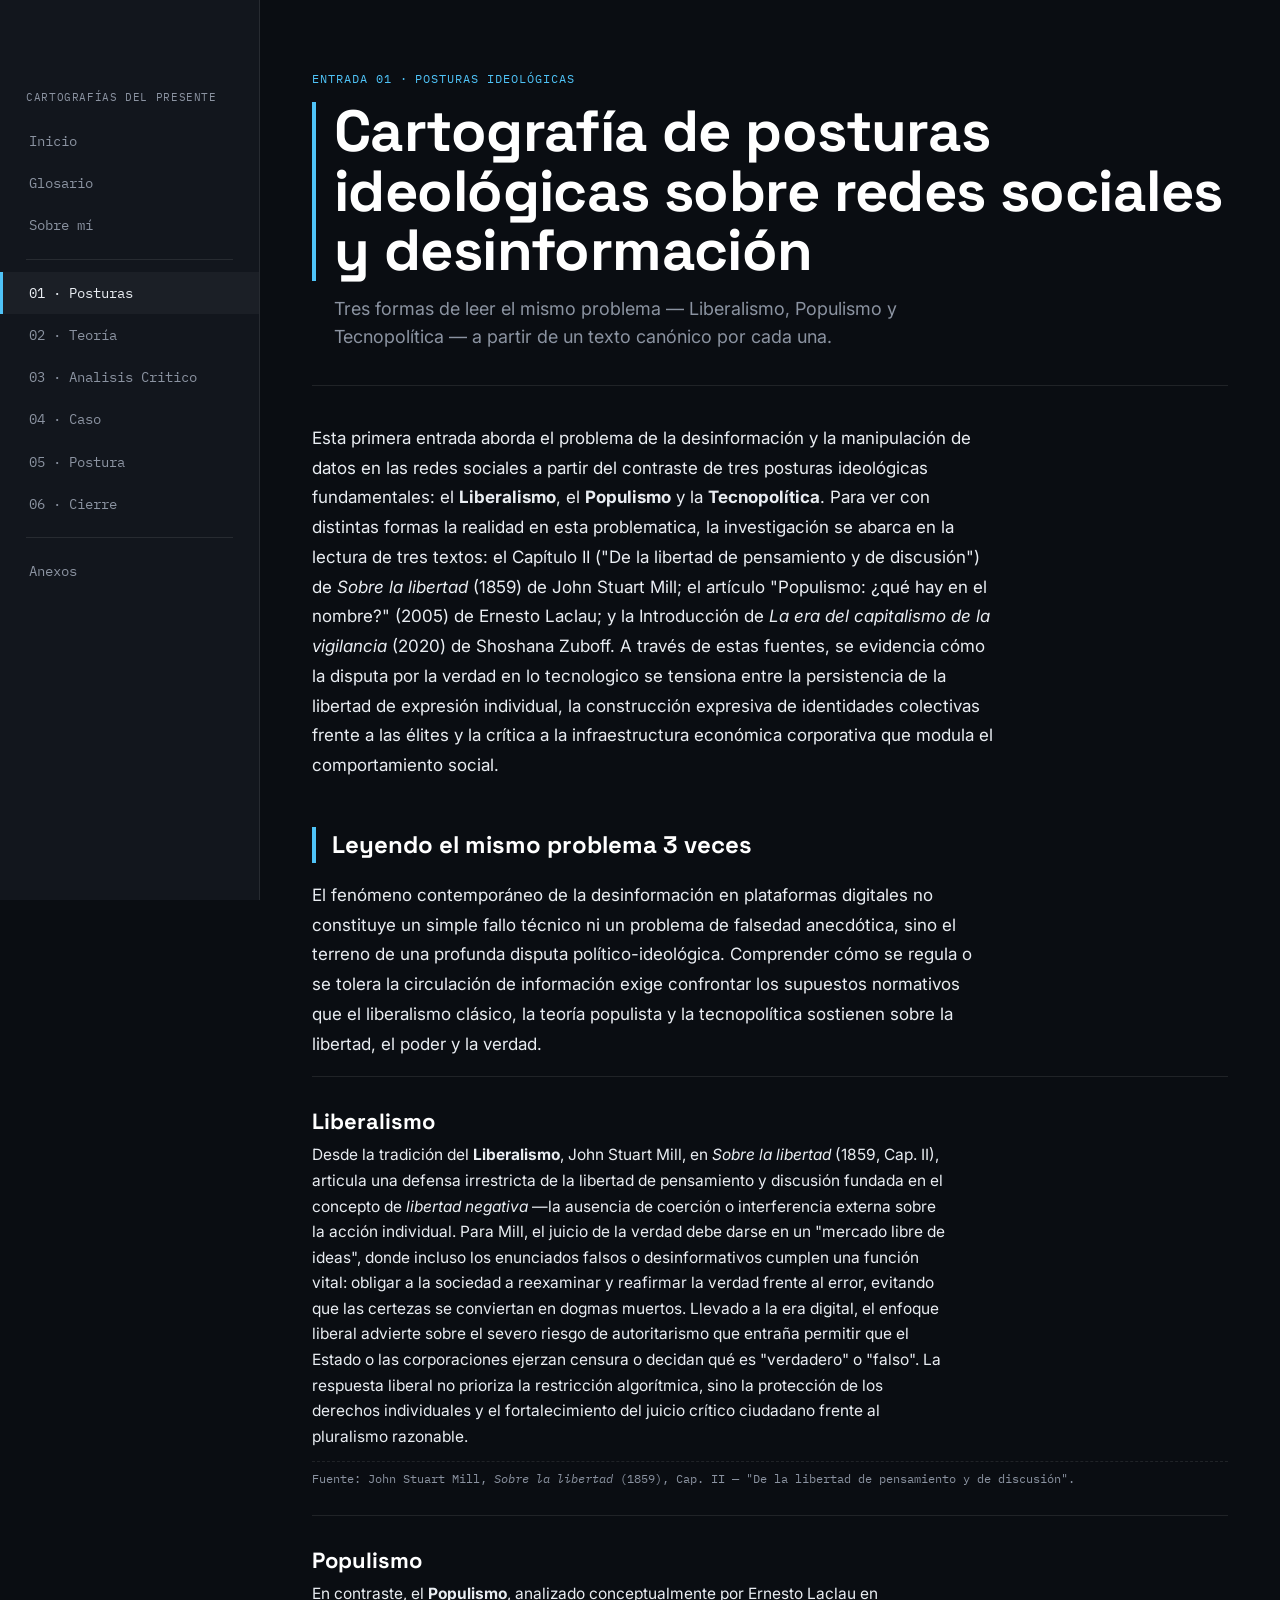
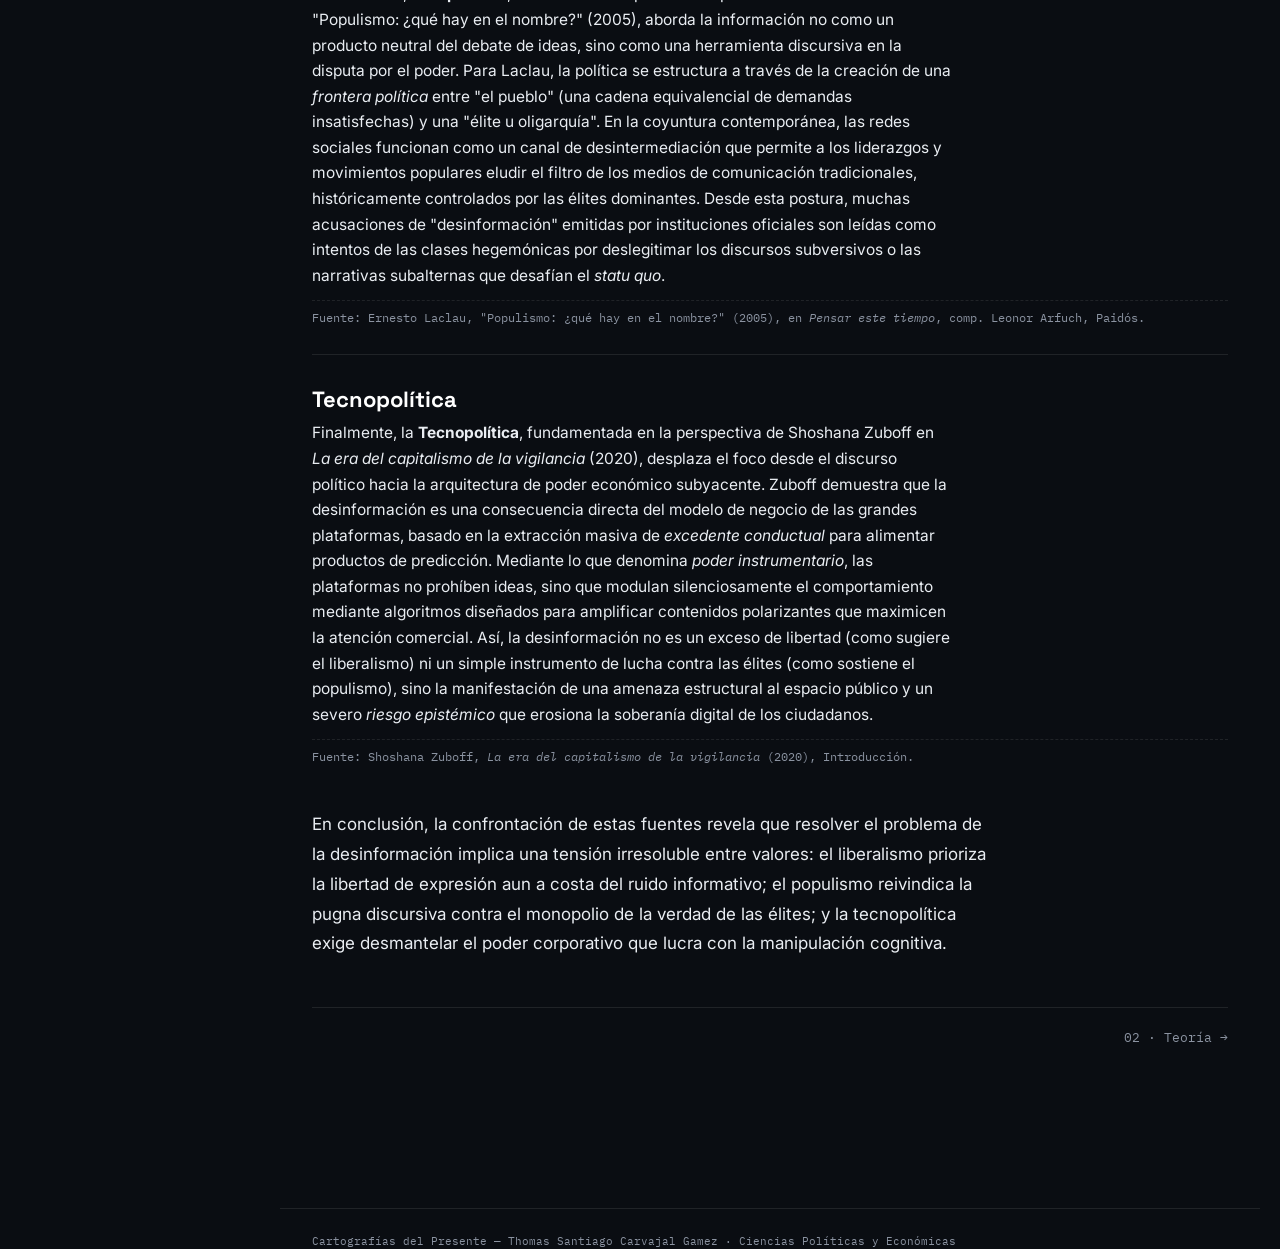
==== commit cb0842a2: "Update link text for entrada-3.html" ====
--- a/entrada-1.html
+++ b/entrada-1.html
@@ -22,7 +22,7 @@
     <div class="divider"></div>
     <a href="entrada-1.html" class="is-current">01 · Posturas</a>
     <a href="entrada-2.html">02 · Teoría</a>
-    <a href="entrada-3.html">03 · Evidencia</a>
+    <a href="entrada-3.html">03 · Analisis Critico</a>
     <a href="entrada-4.html">04 · Caso</a>
     <a href="entrada-5.html">05 · Postura</a>
     <a href="entrada-6.html">06 · Cierre</a>
